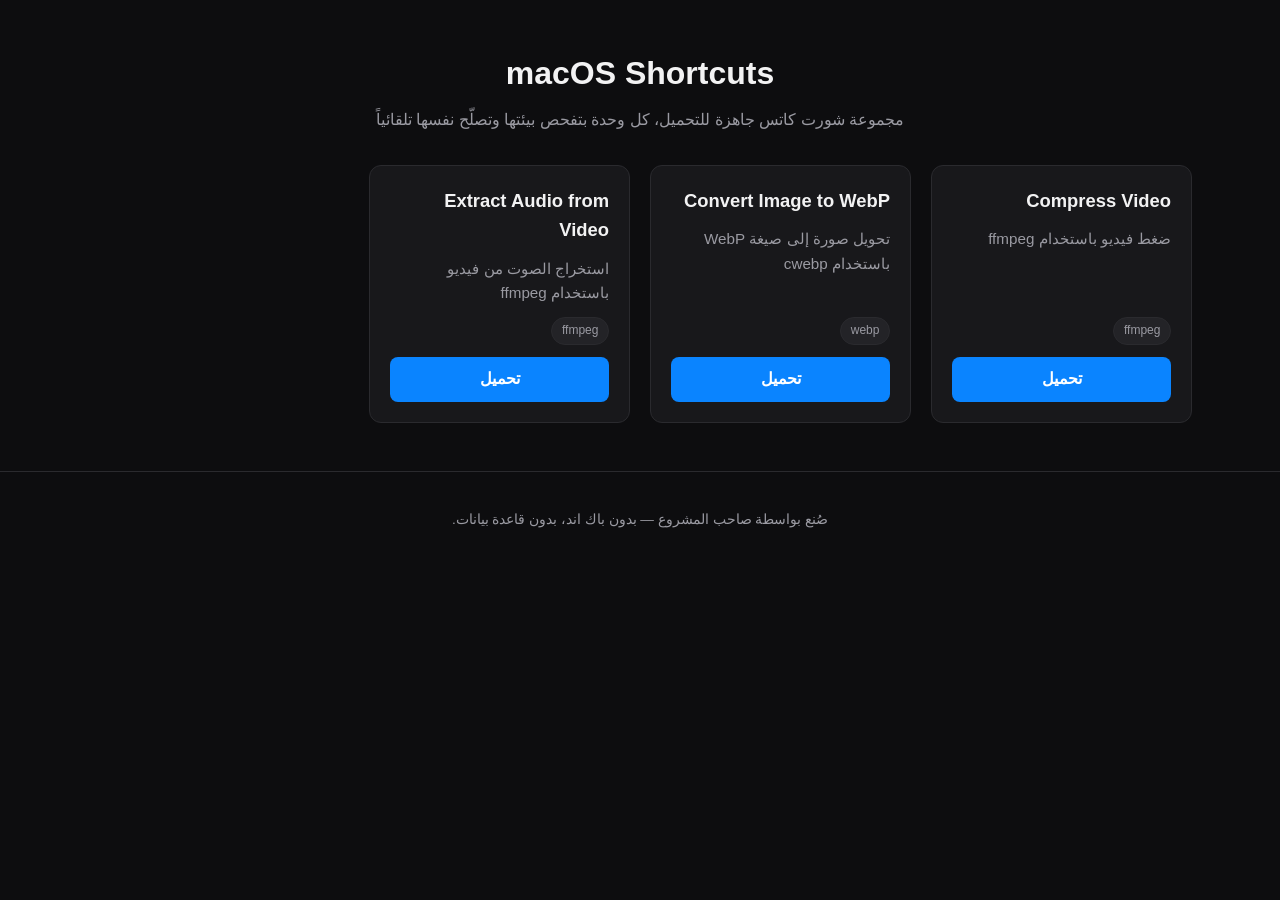
==== public-site/index.html @ 2017d64d "Initial project structure: public-site skeleton + admin.html placeholder Sets up the repo layout per" ====
<!DOCTYPE html>
<html lang="ar" dir="rtl">
<head>
  <meta charset="UTF-8">
  <meta name="viewport" content="width=device-width, initial-scale=1.0">
  <title>macOS Shortcuts</title>
  <link rel="stylesheet" href="style.css">
</head>
<body>
  <header class="site-header">
    <h1>macOS Shortcuts</h1>
    <p class="subtitle">مجموعة شورت كاتس جاهزة للتحميل، كل وحدة بتفحص بيئتها وتصلّح نفسها تلقائياً</p>
  </header>

  <main id="app">
    <p id="status">جاري تحميل الشورت كاتس...</p>
    <div id="shortcuts-grid" class="grid"></div>
  </main>

  <footer class="site-footer">
    <p>صُنع بواسطة صاحب المشروع — بدون باك اند، بدون قاعدة بيانات.</p>
  </footer>

  <script src="script.js"></script>
</body>
</html>
---- public-site/style.css ----
:root {
  --bg: #0d0d0f;
  --card-bg: #18181b;
  --border: #2a2a2e;
  --text: #f2f2f3;
  --text-muted: #9a9aa2;
  --accent: #0a84ff;
  --accent-hover: #369bff;
  --tag-bg: #232327;
}

* {
  box-sizing: border-box;
}

body {
  margin: 0;
  background: var(--bg);
  color: var(--text);
  font-family: -apple-system, BlinkMacSystemFont, "SF Pro Text", "Segoe UI", Tahoma, sans-serif;
  line-height: 1.6;
}

.site-header {
  text-align: center;
  padding: 3rem 1.5rem 2rem;
}

.site-header h1 {
  margin: 0 0 0.5rem;
  font-size: 2rem;
}

.subtitle {
  color: var(--text-muted);
  max-width: 40rem;
  margin: 0 auto;
}

#app {
  max-width: 72rem;
  margin: 0 auto;
  padding: 0 1.5rem 3rem;
}

#status {
  text-align: center;
  color: var(--text-muted);
}

.grid {
  display: grid;
  grid-template-columns: repeat(auto-fill, minmax(260px, 1fr));
  gap: 1.25rem;
}

.card {
  background: var(--card-bg);
  border: 1px solid var(--border);
  border-radius: 12px;
  padding: 1.25rem;
  display: flex;
  flex-direction: column;
  gap: 0.75rem;
}

.card h2 {
  margin: 0;
  font-size: 1.15rem;
}

.card p {
  margin: 0;
  color: var(--text-muted);
  font-size: 0.95rem;
  flex-grow: 1;
}

.requires {
  display: flex;
  flex-wrap: wrap;
  gap: 0.4rem;
}

.tag {
  background: var(--tag-bg);
  color: var(--text-muted);
  font-size: 0.75rem;
  padding: 0.2rem 0.6rem;
  border-radius: 999px;
  border: 1px solid var(--border);
}

.download-btn {
  display: inline-block;
  text-align: center;
  background: var(--accent);
  color: #fff;
  text-decoration: none;
  padding: 0.6rem 1rem;
  border-radius: 8px;
  font-weight: 600;
  transition: background 0.15s ease;
}

.download-btn:hover {
  background: var(--accent-hover);
}

.error {
  text-align: center;
  color: #ff6b6b;
}

.site-footer {
  text-align: center;
  color: var(--text-muted);
  font-size: 0.85rem;
  padding: 1.5rem;
  border-top: 1px solid var(--border);
}
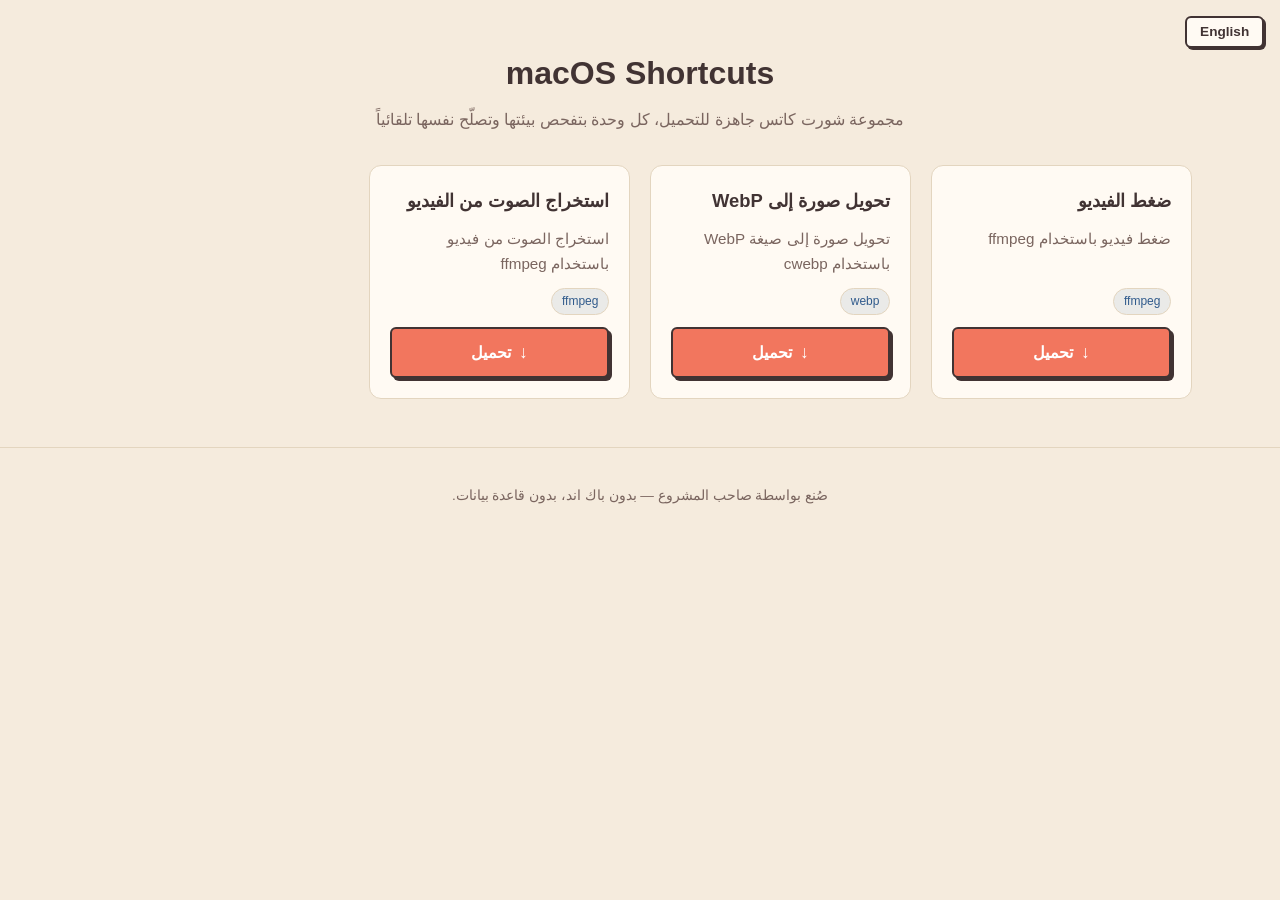
==== commit cb561087: "Add Arabic/English bilingual support to the public site - shortcuts.json now stores name_ar/name_en " ====
--- a/public-site/index.html
+++ b/public-site/index.html
@@ -7,9 +7,11 @@
   <link rel="stylesheet" href="style.css">
 </head>
 <body>
+  <button id="lang-toggle" class="lang-toggle-btn" type="button">English</button>
+
   <header class="site-header">
-    <h1>macOS Shortcuts</h1>
-    <p class="subtitle">مجموعة شورت كاتس جاهزة للتحميل، كل وحدة بتفحص بيئتها وتصلّح نفسها تلقائياً</p>
+    <h1 id="site-title">macOS Shortcuts</h1>
+    <p class="subtitle" id="site-subtitle">مجموعة شورت كاتس جاهزة للتحميل، كل وحدة بتفحص بيئتها وتصلّح نفسها تلقائياً</p>
   </header>
 
   <main id="app">
@@ -18,7 +20,7 @@
   </main>
 
   <footer class="site-footer">
-    <p>صُنع بواسطة صاحب المشروع — بدون باك اند، بدون قاعدة بيانات.</p>
+    <p id="site-footer-text">صُنع بواسطة صاحب المشروع — بدون باك اند، بدون قاعدة بيانات.</p>
   </footer>
 
   <script src="script.js"></script>
--- a/public-site/style.css
+++ b/public-site/style.css
@@ -1,12 +1,13 @@
 :root {
-  --bg: #0d0d0f;
-  --card-bg: #18181b;
-  --border: #2a2a2e;
-  --text: #f2f2f3;
-  --text-muted: #9a9aa2;
-  --accent: #0a84ff;
-  --accent-hover: #369bff;
-  --tag-bg: #232327;
+  --bg: #f5ebdd;
+  --card-bg: #fffaf3;
+  --border: #e3d5bf;
+  --text: #413333;
+  --text-muted: #7a655f;
+  --accent: #f2765e;
+  --accent-hover: #d95f48;
+  --tag-bg: #315b8c1a;
+  --tag-text: #315b8c;
 }
 
 * {
@@ -19,6 +20,33 @@
   color: var(--text);
   font-family: -apple-system, BlinkMacSystemFont, "SF Pro Text", "Segoe UI", Tahoma, sans-serif;
   line-height: 1.6;
+}
+
+.lang-toggle-btn {
+  position: fixed;
+  top: 1rem;
+  right: 1rem;
+  z-index: 10;
+  background: var(--card-bg);
+  color: var(--text);
+  border: 2px solid var(--text);
+  border-radius: 6px;
+  padding: 0.4rem 0.8rem;
+  font-weight: 700;
+  font-size: 0.85rem;
+  cursor: pointer;
+  box-shadow: 2px 2px 0 var(--text);
+  transition: transform 0.12s ease, box-shadow 0.12s ease;
+}
+
+.lang-toggle-btn:hover {
+  transform: translate(-1px, -1px);
+  box-shadow: 3px 3px 0 var(--text);
+}
+
+.lang-toggle-btn:active {
+  transform: translate(0, 0);
+  box-shadow: 1px 1px 0 var(--text);
 }
 
 .site-header {
@@ -84,7 +112,7 @@
 
 .tag {
   background: var(--tag-bg);
-  color: var(--text-muted);
+  color: var(--tag-text);
   font-size: 0.75rem;
   padding: 0.2rem 0.6rem;
   border-radius: 999px;
@@ -92,19 +120,36 @@
 }
 
 .download-btn {
-  display: inline-block;
+  display: flex;
+  align-items: center;
+  justify-content: center;
+  gap: 0.5rem;
   text-align: center;
   background: var(--accent);
   color: #fff;
   text-decoration: none;
-  padding: 0.6rem 1rem;
-  border-radius: 8px;
-  font-weight: 600;
-  transition: background 0.15s ease;
+  padding: 0.65rem 1rem;
+  border-radius: 6px;
+  border: 2px solid var(--text);
+  font-weight: 700;
+  box-shadow: 3px 3px 0 var(--text);
+  transition: transform 0.12s ease, box-shadow 0.12s ease, background 0.12s ease;
+}
+
+.download-btn .arrow {
+  font-size: 1.1em;
+  line-height: 1;
 }
 
 .download-btn:hover {
   background: var(--accent-hover);
+  transform: translate(-2px, -2px);
+  box-shadow: 5px 5px 0 var(--text);
+}
+
+.download-btn:active {
+  transform: translate(0, 0);
+  box-shadow: 1px 1px 0 var(--text);
 }
 
 .error {
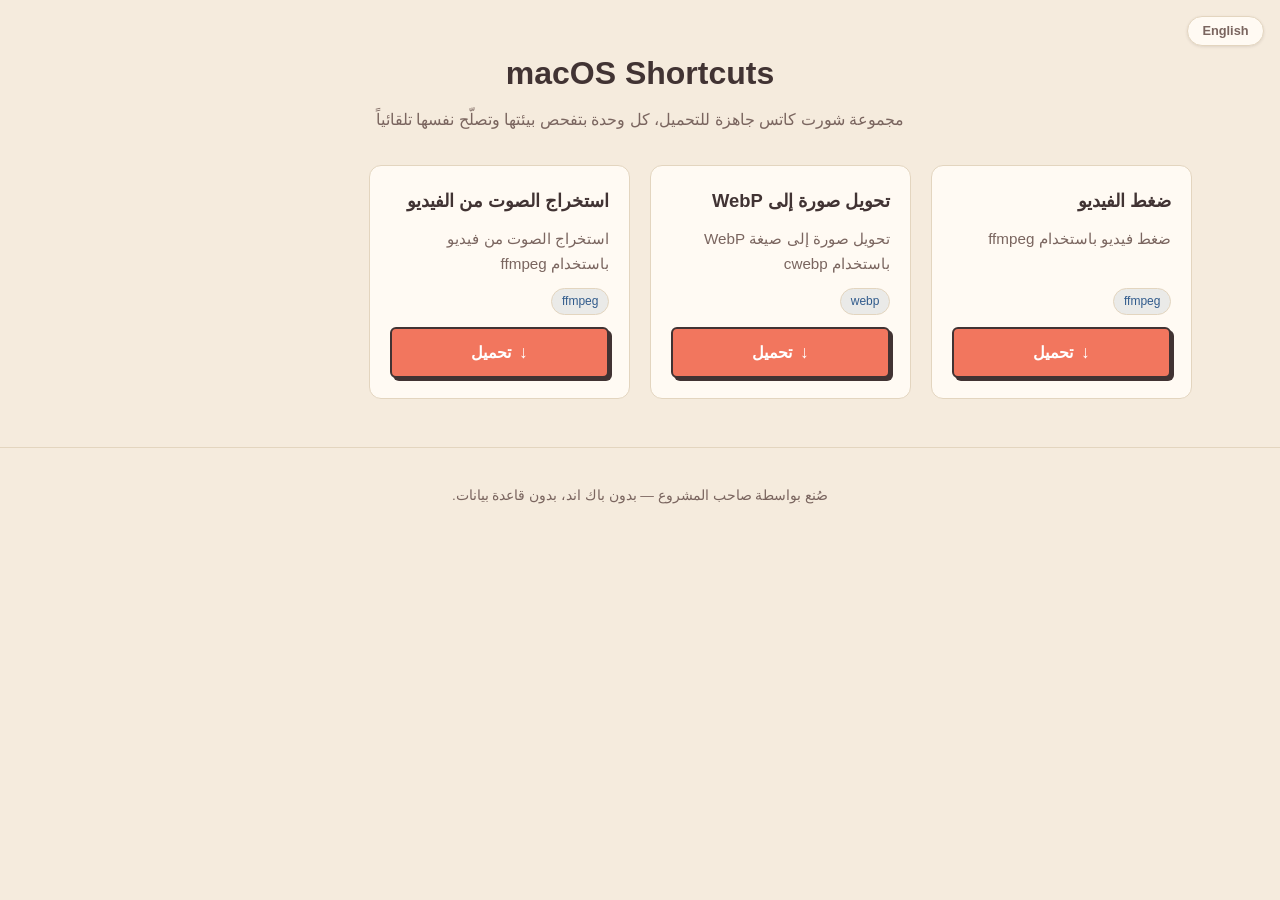
==== commit fbaa5b6e: "Give each shortcut its own dedicated detail page - shortcuts.json entries now carry a unique `slug`." ====
--- a/public-site/index.html
+++ b/public-site/index.html
@@ -23,6 +23,7 @@
     <p id="site-footer-text">صُنع بواسطة صاحب المشروع — بدون باك اند، بدون قاعدة بيانات.</p>
   </footer>
 
+  <script src="i18n.js"></script>
   <script src="script.js"></script>
 </body>
 </html>
--- a/public-site/style.css
+++ b/public-site/style.css
@@ -28,25 +28,25 @@
   right: 1rem;
   z-index: 10;
   background: var(--card-bg);
+  color: var(--text-muted);
+  border: 1px solid var(--border);
+  border-radius: 999px;
+  padding: 0.4rem 0.9rem;
+  font-weight: 600;
+  font-size: 0.8rem;
+  cursor: pointer;
+  box-shadow: 0 1px 3px rgba(65, 51, 51, 0.12);
+  transition: color 0.12s ease, border-color 0.12s ease, box-shadow 0.12s ease;
+}
+
+.lang-toggle-btn:hover {
   color: var(--text);
-  border: 2px solid var(--text);
-  border-radius: 6px;
-  padding: 0.4rem 0.8rem;
-  font-weight: 700;
-  font-size: 0.85rem;
-  cursor: pointer;
-  box-shadow: 2px 2px 0 var(--text);
-  transition: transform 0.12s ease, box-shadow 0.12s ease;
-}
-
-.lang-toggle-btn:hover {
-  transform: translate(-1px, -1px);
-  box-shadow: 3px 3px 0 var(--text);
+  border-color: var(--text-muted);
+  box-shadow: 0 2px 6px rgba(65, 51, 51, 0.16);
 }
 
 .lang-toggle-btn:active {
-  transform: translate(0, 0);
-  box-shadow: 1px 1px 0 var(--text);
+  box-shadow: 0 1px 2px rgba(65, 51, 51, 0.12);
 }
 
 .site-header {
@@ -95,6 +95,15 @@
 .card h2 {
   margin: 0;
   font-size: 1.15rem;
+}
+
+.card-title-link {
+  color: inherit;
+  text-decoration: none;
+}
+
+.card-title-link:hover h2 {
+  text-decoration: underline;
 }
 
 .card p {
@@ -157,6 +166,46 @@
   color: #ff6b6b;
 }
 
+.detail-main {
+  max-width: 40rem;
+  margin: 0 auto;
+  padding: 5rem 1.5rem 3rem;
+}
+
+.back-link {
+  display: inline-block;
+  color: var(--text-muted);
+  text-decoration: none;
+  font-size: 0.9rem;
+  margin-bottom: 1.5rem;
+}
+
+.back-link:hover {
+  color: var(--text);
+  text-decoration: underline;
+}
+
+.detail-card h1 {
+  margin: 0 0 0.75rem;
+  font-size: 1.6rem;
+}
+
+.detail-card p {
+  margin: 0 0 1rem;
+  color: var(--text-muted);
+}
+
+.requires-block {
+  margin-bottom: 1.5rem;
+}
+
+.requires-label {
+  display: block;
+  font-size: 0.85rem;
+  color: var(--text-muted);
+  margin-bottom: 0.4rem;
+}
+
 .site-footer {
   text-align: center;
   color: var(--text-muted);
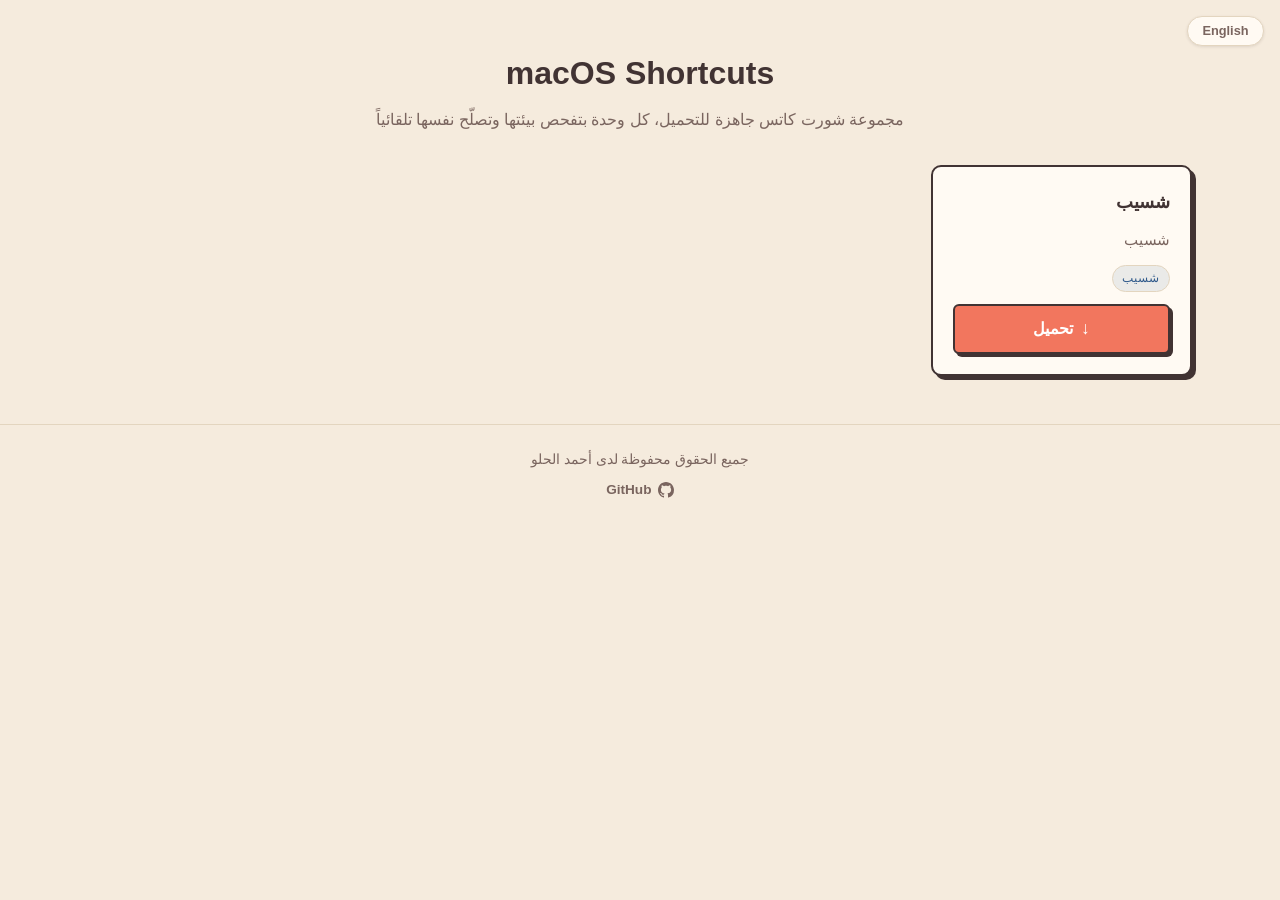
==== commit 82529707: "Replace footer text with copyright notice and a GitHub link - Footer now reads "جميع الحقوق محفوظة ل" ====
--- a/public-site/index.html
+++ b/public-site/index.html
@@ -20,7 +20,11 @@
   </main>
 
   <footer class="site-footer">
-    <p id="site-footer-text">صُنع بواسطة صاحب المشروع — بدون باك اند، بدون قاعدة بيانات.</p>
+    <p id="site-footer-text">جميع الحقوق محفوظة لدى أحمد الحلو</p>
+    <a href="https://github.com/ahmadhelo22" target="_blank" rel="noopener noreferrer" class="footer-github-link">
+      <svg viewBox="0 0 16 16" width="16" height="16" fill="currentColor" aria-hidden="true"><path d="M8 0C3.58 0 0 3.58 0 8c0 3.54 2.29 6.53 5.47 7.59.4.07.55-.17.55-.38 0-.19-.01-.82-.01-1.49-2.01.37-2.53-.49-2.69-.94-.09-.23-.48-.94-.82-1.13-.28-.15-.68-.52-.01-.53.63-.01 1.08.58 1.23.82.72 1.21 1.87.87 2.33.66.07-.52.28-.87.51-1.07-1.78-.2-3.64-.89-3.64-3.95 0-.87.31-1.59.82-2.15-.08-.2-.36-1.02.08-2.12 0 0 .67-.21 2.2.82.64-.18 1.32-.27 2-.27.68 0 1.36.09 2 .27 1.53-1.04 2.2-.82 2.2-.82.44 1.1.16 1.92.08 2.12.51.56.82 1.27.82 2.15 0 3.07-1.87 3.75-3.65 3.95.29.25.54.73.54 1.48 0 1.07-.01 1.93-.01 2.2 0 .21.15.46.55.38A8.01 8.01 0 0 0 16 8c0-4.42-3.58-8-8-8Z"/></svg>
+      <span>GitHub</span>
+    </a>
   </footer>
 
   <script src="i18n.js"></script>
--- a/public-site/style.css
+++ b/public-site/style.css
@@ -23,7 +23,7 @@
 }
 
 .lang-toggle-btn {
-  position: fixed;
+  position: absolute;
   top: 1rem;
   right: 1rem;
   z-index: 10;
@@ -84,12 +84,19 @@
 
 .card {
   background: var(--card-bg);
-  border: 1px solid var(--border);
-  border-radius: 12px;
+  border: 2px solid var(--text);
+  border-radius: 10px;
   padding: 1.25rem;
   display: flex;
   flex-direction: column;
   gap: 0.75rem;
+  box-shadow: 4px 4px 0 var(--text);
+  transition: transform 0.15s ease, box-shadow 0.15s ease;
+}
+
+.card:hover {
+  transform: translate(-2px, -2px);
+  box-shadow: 6px 6px 0 var(--text);
 }
 
 .card h2 {
@@ -213,3 +220,20 @@
   padding: 1.5rem;
   border-top: 1px solid var(--border);
 }
+
+.site-footer p {
+  margin: 0 0 0.5rem;
+}
+
+.footer-github-link {
+  display: inline-flex;
+  align-items: center;
+  gap: 0.4rem;
+  color: var(--text-muted);
+  text-decoration: none;
+  font-weight: 600;
+}
+
+.footer-github-link:hover {
+  color: var(--text);
+}
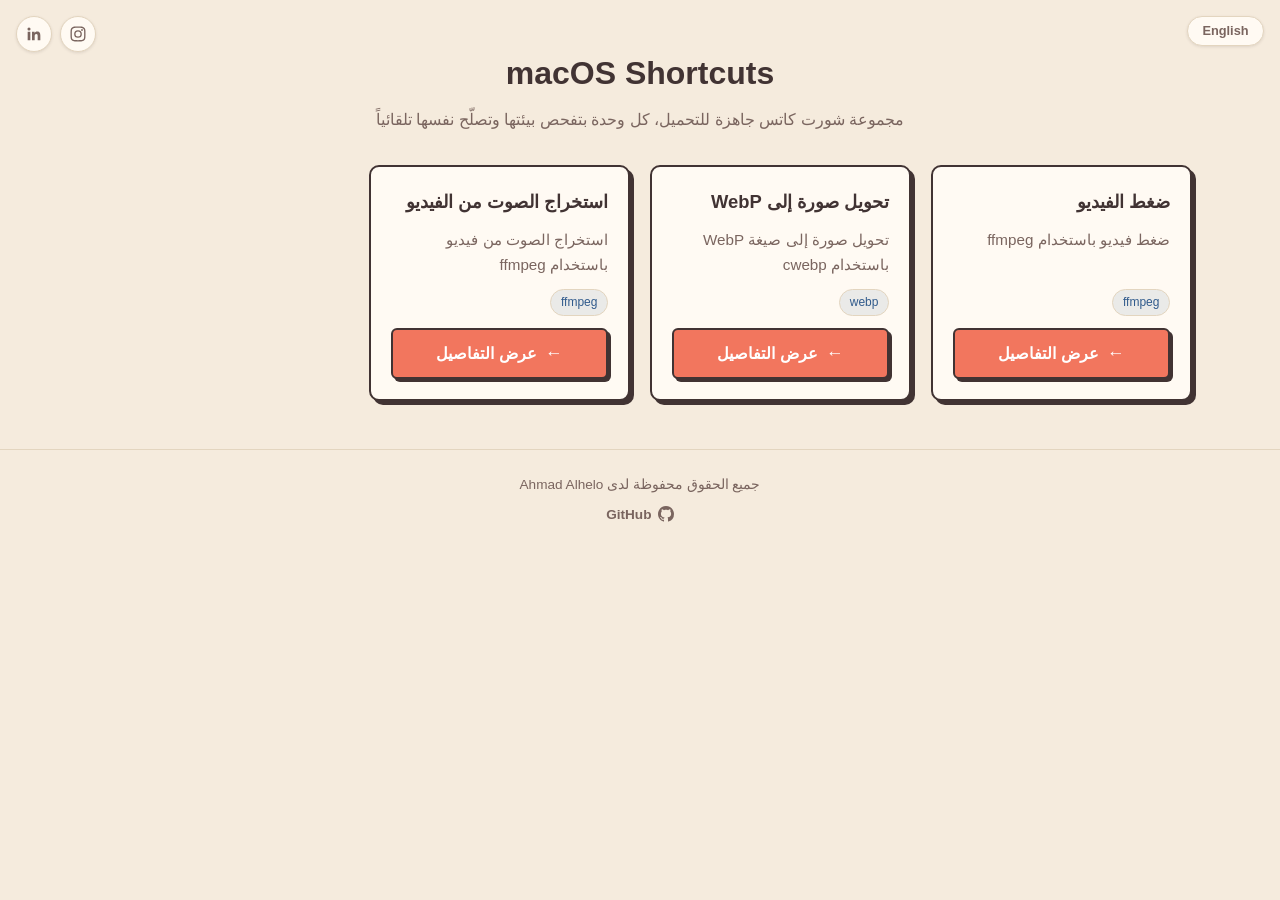
==== commit 60bd4c37: "Add Instagram and LinkedIn icon links at the top-left Placed at the same height as the language togg" ====
--- a/public-site/index.html
+++ b/public-site/index.html
@@ -8,6 +8,15 @@
 </head>
 <body>
   <button id="lang-toggle" class="lang-toggle-btn" type="button">English</button>
+
+  <div class="social-links">
+    <a href="https://www.instagram.com/ahmad_alhel0/" target="_blank" rel="noopener noreferrer" class="social-icon-link" aria-label="Instagram">
+      <svg viewBox="0 0 24 24" width="18" height="18" fill="currentColor" aria-hidden="true"><path d="M12 2c2.717 0 3.056.01 4.122.06 1.065.05 1.79.217 2.428.465.66.254 1.216.598 1.772 1.153a4.908 4.908 0 0 1 1.153 1.772c.247.637.415 1.363.465 2.428.05 1.066.06 1.405.06 4.122 0 2.717-.01 3.056-.06 4.122-.05 1.065-.218 1.79-.465 2.428a4.883 4.883 0 0 1-1.153 1.772 4.915 4.915 0 0 1-1.772 1.153c-.637.247-1.363.415-2.428.465-1.066.05-1.405.06-4.122.06-2.717 0-3.056-.01-4.122-.06-1.065-.05-1.79-.218-2.428-.465a4.89 4.89 0 0 1-1.772-1.153 4.904 4.904 0 0 1-1.153-1.772c-.248-.637-.415-1.363-.465-2.428-.05-1.066-.06-1.405-.06-4.122 0-2.717.01-3.056.06-4.122.05-1.065.217-1.79.465-2.428a4.88 4.88 0 0 1 1.153-1.772A4.897 4.897 0 0 1 5.45 2.525c.638-.248 1.362-.415 2.428-.465C8.944 2.01 9.283 2 12 2Zm0 1.802c-2.67 0-2.986.01-4.04.059-.976.045-1.505.207-1.858.344-.466.181-.8.398-1.15.748-.35.35-.566.684-.747 1.15-.137.353-.3.882-.344 1.857-.049 1.055-.06 1.37-.06 4.04 0 2.67.011 2.987.06 4.04.045.977.207 1.505.344 1.858.181.466.397.8.747 1.15.35.35.684.566 1.15.747.353.137.882.3 1.857.344 1.054.049 1.37.06 4.041.06 2.67 0 2.987-.011 4.04-.06.977-.045 1.505-.207 1.858-.344a3.09 3.09 0 0 0 1.15-.747c.35-.35.566-.684.747-1.15.137-.353.3-.881.344-1.857.049-1.054.06-1.37.06-4.041 0-2.67-.011-2.986-.06-4.04-.045-.976-.207-1.504-.344-1.857a3.098 3.098 0 0 0-.747-1.15 3.09 3.09 0 0 0-1.15-.748c-.353-.137-.881-.3-1.857-.344-1.054-.049-1.37-.06-4.041-.06Zm0 3.064a5.135 5.135 0 1 1 0 10.27 5.135 5.135 0 0 1 0-10.27Zm0 8.468a3.333 3.333 0 1 0 0-6.666 3.333 3.333 0 0 0 0 6.666Zm6.538-8.671a1.2 1.2 0 1 1-2.4 0 1.2 1.2 0 0 1 2.4 0Z"/></svg>
+    </a>
+    <a href="https://www.linkedin.com/in/ahmad-alhleo-28066040b/" target="_blank" rel="noopener noreferrer" class="social-icon-link" aria-label="LinkedIn">
+      <svg viewBox="0 0 24 24" width="18" height="18" fill="currentColor" aria-hidden="true"><path d="M20.447 20.452h-3.554v-5.569c0-1.328-.027-3.037-1.852-3.037-1.853 0-2.136 1.445-2.136 2.939v5.667H9.351V9h3.414v1.561h.046c.477-.9 1.637-1.85 3.37-1.85 3.601 0 4.267 2.37 4.267 5.455v6.286zM5.337 7.433a2.062 2.062 0 1 1 0-4.124 2.062 2.062 0 0 1 0 4.124zM7.114 20.452H3.558V9h3.556v11.452z"/></svg>
+    </a>
+  </div>
 
   <header class="site-header">
     <h1 id="site-title">macOS Shortcuts</h1>
--- a/public-site/style.css
+++ b/public-site/style.css
@@ -49,6 +49,36 @@
   box-shadow: 0 1px 2px rgba(65, 51, 51, 0.12);
 }
 
+.social-links {
+  position: absolute;
+  top: 1rem;
+  left: 1rem;
+  z-index: 10;
+  display: flex;
+  gap: 0.5rem;
+}
+
+.social-icon-link {
+  display: flex;
+  align-items: center;
+  justify-content: center;
+  width: 2.25rem;
+  height: 2.25rem;
+  background: var(--card-bg);
+  color: var(--text-muted);
+  border: 1px solid var(--border);
+  border-radius: 999px;
+  box-shadow: 0 1px 3px rgba(65, 51, 51, 0.12);
+  transition: color 0.12s ease, border-color 0.12s ease, box-shadow 0.12s ease, transform 0.12s ease;
+}
+
+.social-icon-link:hover {
+  color: var(--text);
+  border-color: var(--text-muted);
+  box-shadow: 0 2px 6px rgba(65, 51, 51, 0.16);
+  transform: translateY(-1px);
+}
+
 .site-header {
   text-align: center;
   padding: 3rem 1.5rem 2rem;
@@ -152,7 +182,8 @@
   transition: transform 0.12s ease, box-shadow 0.12s ease, background 0.12s ease;
 }
 
-.download-btn .arrow {
+.download-btn .arrow,
+.view-btn .arrow {
   font-size: 1.1em;
   line-height: 1;
 }
@@ -168,13 +199,41 @@
   box-shadow: 1px 1px 0 var(--text);
 }
 
+.view-btn {
+  display: flex;
+  align-items: center;
+  justify-content: center;
+  gap: 0.5rem;
+  text-align: center;
+  background: var(--accent);
+  color: #fff;
+  text-decoration: none;
+  padding: 0.65rem 1rem;
+  border-radius: 6px;
+  border: 2px solid var(--text);
+  font-weight: 700;
+  box-shadow: 3px 3px 0 var(--text);
+  transition: transform 0.12s ease, box-shadow 0.12s ease, background 0.12s ease;
+}
+
+.view-btn:hover {
+  background: var(--accent-hover);
+  transform: translate(-2px, -2px);
+  box-shadow: 5px 5px 0 var(--text);
+}
+
+.view-btn:active {
+  transform: translate(0, 0);
+  box-shadow: 1px 1px 0 var(--text);
+}
+
 .error {
   text-align: center;
   color: #ff6b6b;
 }
 
 .detail-main {
-  max-width: 40rem;
+  max-width: 60rem;
   margin: 0 auto;
   padding: 5rem 1.5rem 3rem;
 }
@@ -200,6 +259,36 @@
 .detail-card p {
   margin: 0 0 1rem;
   color: var(--text-muted);
+}
+
+.shortcut-images {
+  display: flex;
+  flex-wrap: wrap;
+  gap: 0.75rem;
+  margin-bottom: 1.25rem;
+}
+
+.shortcut-images img {
+  display: block;
+  width: 100%;
+  max-width: 100%;
+  border-radius: 8px;
+  border: 1px solid var(--border);
+}
+
+/* Multiple screenshots share the row; a single one stays full-width and large. */
+.shortcut-images.multi img {
+  width: calc(50% - 0.375rem);
+}
+
+.shortcut-details {
+  margin-bottom: 1.5rem;
+}
+
+.details-label {
+  margin: 0 0 0.5rem;
+  font-size: 1rem;
+  color: var(--text);
 }
 
 .requires-block {
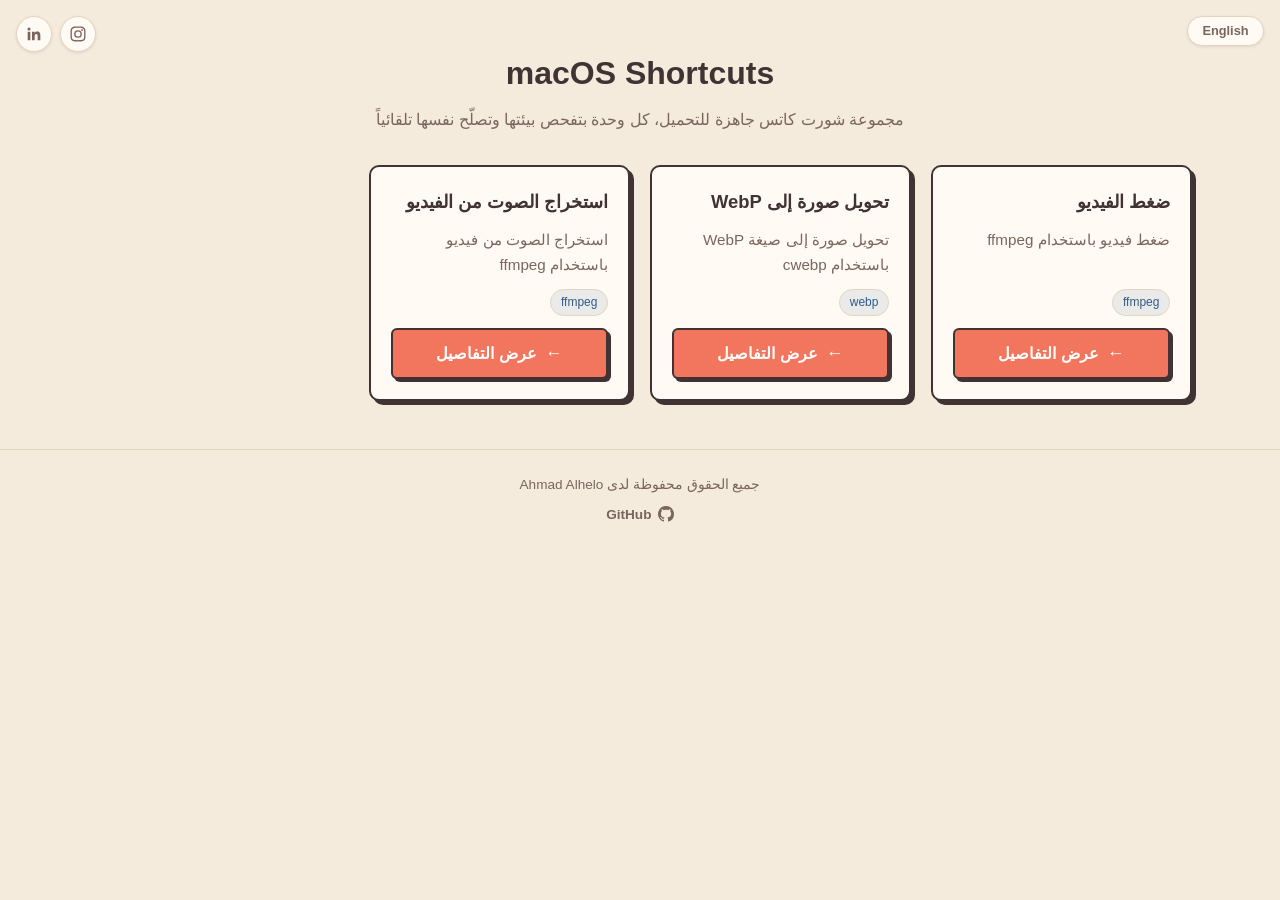
==== commit f7bd4405: "Add entrance animations and skeleton loading for a more modern feel - Header and cards fade + slide " ====
--- a/public-site/index.html
+++ b/public-site/index.html
@@ -19,12 +19,12 @@
   </div>
 
   <header class="site-header">
-    <h1 id="site-title">macOS Shortcuts</h1>
-    <p class="subtitle" id="site-subtitle">مجموعة شورت كاتس جاهزة للتحميل، كل وحدة بتفحص بيئتها وتصلّح نفسها تلقائياً</p>
+    <h1 id="site-title" class="animate-in">macOS Shortcuts</h1>
+    <p class="subtitle animate-in" id="site-subtitle" style="animation-delay: 0.08s;">مجموعة شورت كاتس جاهزة للتحميل، كل وحدة بتفحص بيئتها وتصلّح نفسها تلقائياً</p>
   </header>
 
   <main id="app">
-    <p id="status">جاري تحميل الشورت كاتس...</p>
+    <p id="status" hidden></p>
     <div id="shortcuts-grid" class="grid"></div>
   </main>
 
--- a/public-site/style.css
+++ b/public-site/style.css
@@ -14,6 +14,13 @@
   box-sizing: border-box;
 }
 
+/* Defensive: some elements we toggle with the `hidden` attribute (e.g. .card)
+   also set their own `display`, which otherwise wins over the browser's
+   default [hidden] rule and leaves the element visible. */
+[hidden] {
+  display: none !important;
+}
+
 body {
   margin: 0;
   background: var(--bg);
@@ -326,3 +333,48 @@
 .footer-github-link:hover {
   color: var(--text);
 }
+
+/* --- entrance animation --- */
+@keyframes fadeSlideUp {
+  from {
+    opacity: 0;
+    transform: translateY(14px);
+  }
+  to {
+    opacity: 1;
+    transform: translateY(0);
+  }
+}
+
+@media (prefers-reduced-motion: no-preference) {
+  .animate-in {
+    animation: fadeSlideUp 0.55s ease both;
+  }
+}
+
+/* --- skeleton loading placeholders --- */
+.skeleton-card {
+  cursor: default;
+}
+
+.skeleton-block {
+  height: 1rem;
+  border-radius: 6px;
+  background: linear-gradient(90deg, var(--border) 25%, var(--card-bg) 50%, var(--border) 75%);
+  background-size: 400% 100%;
+}
+
+@media (prefers-reduced-motion: no-preference) {
+  .skeleton-block {
+    animation: skeletonShimmer 1.4s ease infinite;
+  }
+}
+
+@keyframes skeletonShimmer {
+  0% {
+    background-position: 100% 50%;
+  }
+  100% {
+    background-position: 0 50%;
+  }
+}
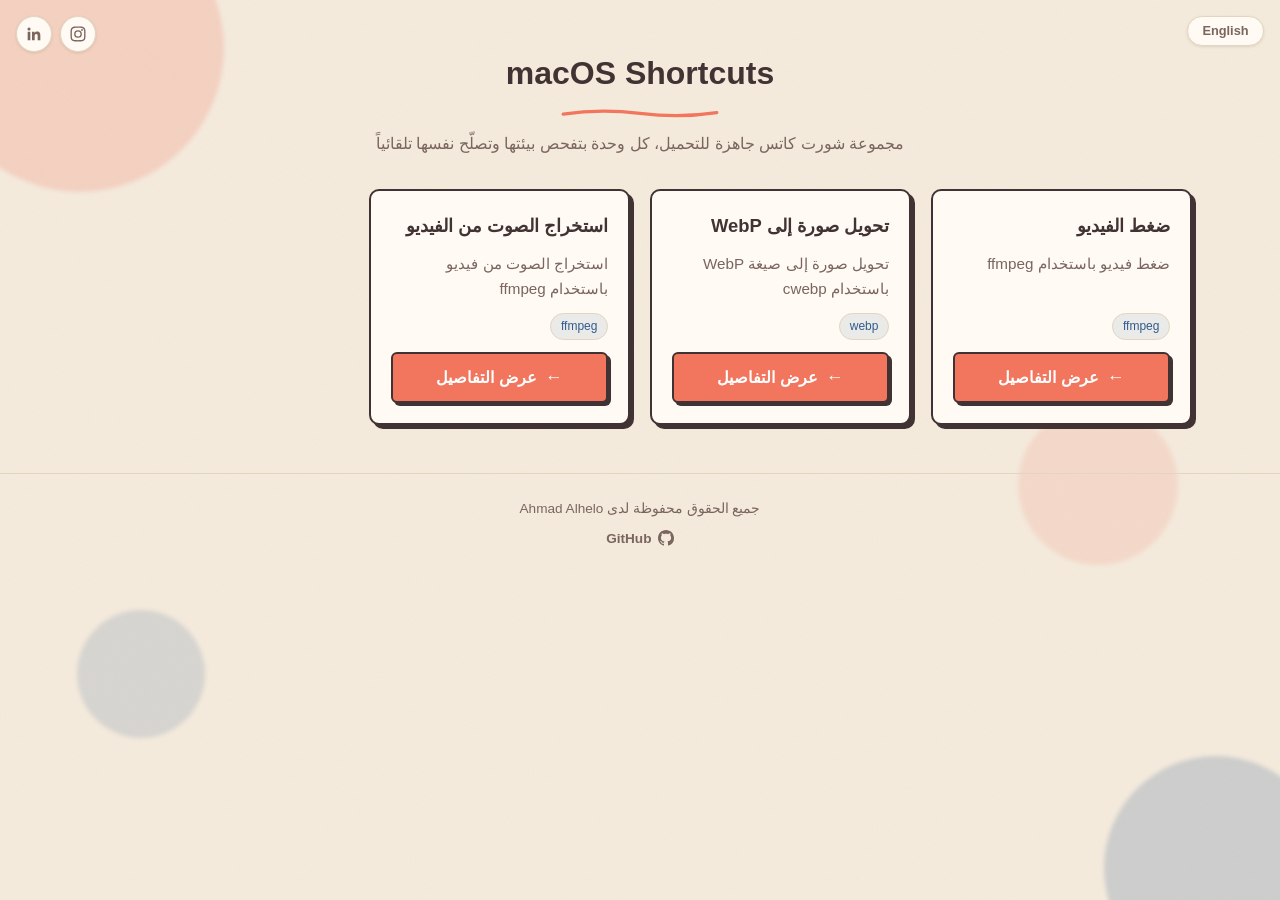
==== commit 37fbb15d: "Add decorative touches on top of the existing design - Floating background blobs (soft coral/blue, l" ====
--- a/public-site/index.html
+++ b/public-site/index.html
@@ -7,6 +7,13 @@
   <link rel="stylesheet" href="style.css">
 </head>
 <body>
+  <div class="bg-decor" aria-hidden="true">
+    <span class="blob blob-1"></span>
+    <span class="blob blob-2"></span>
+    <span class="blob blob-3"></span>
+    <span class="blob blob-4"></span>
+  </div>
+
   <button id="lang-toggle" class="lang-toggle-btn" type="button">English</button>
 
   <div class="social-links">
@@ -20,6 +27,9 @@
 
   <header class="site-header">
     <h1 id="site-title" class="animate-in">macOS Shortcuts</h1>
+    <svg class="title-underline" viewBox="0 0 200 14" preserveAspectRatio="none" aria-hidden="true">
+      <path d="M4 9 Q 50 2, 100 8 T 196 7" />
+    </svg>
     <p class="subtitle animate-in" id="site-subtitle" style="animation-delay: 0.08s;">مجموعة شورت كاتس جاهزة للتحميل، كل وحدة بتفحص بيئتها وتصلّح نفسها تلقائياً</p>
   </header>
 
--- a/public-site/style.css
+++ b/public-site/style.css
@@ -29,6 +29,92 @@
   line-height: 1.6;
 }
 
+/* subtle grain texture over the whole page, purely decorative */
+body::after {
+  content: "";
+  position: fixed;
+  inset: 0;
+  z-index: -1;
+  pointer-events: none;
+  opacity: 0.035;
+  background-image: url("data:image/svg+xml,%3Csvg xmlns='http://www.w3.org/2000/svg'%3E%3Cfilter id='n'%3E%3CfeTurbulence type='fractalNoise' baseFrequency='0.9' numOctaves='2' stitchTiles='stitch'/%3E%3C/filter%3E%3Crect width='100%25' height='100%25' filter='url(%23n)'/%3E%3C/svg%3E");
+}
+
+/* floating decorative background blobs */
+.bg-decor {
+  position: fixed;
+  inset: 0;
+  overflow: hidden;
+  z-index: -1;
+  pointer-events: none;
+}
+
+.bg-decor .blob {
+  position: absolute;
+  border-radius: 50%;
+  filter: blur(2px);
+}
+
+.bg-decor .blob-1 {
+  width: 18rem;
+  height: 18rem;
+  top: -6rem;
+  left: -4rem;
+  background: var(--accent);
+  opacity: 0.22;
+}
+
+.bg-decor .blob-2 {
+  width: 14rem;
+  height: 14rem;
+  bottom: -5rem;
+  right: -3rem;
+  background: var(--tag-text);
+  opacity: 0.2;
+}
+
+.bg-decor .blob-3 {
+  width: 10rem;
+  height: 10rem;
+  top: 45%;
+  right: 8%;
+  background: var(--accent);
+  opacity: 0.15;
+}
+
+.bg-decor .blob-4 {
+  width: 8rem;
+  height: 8rem;
+  bottom: 18%;
+  left: 6%;
+  background: var(--tag-text);
+  opacity: 0.15;
+}
+
+@media (prefers-reduced-motion: no-preference) {
+  .bg-decor .blob-1 {
+    animation: floatSlow 22s ease-in-out infinite;
+  }
+  .bg-decor .blob-2 {
+    animation: floatSlow 26s ease-in-out infinite reverse;
+  }
+  .bg-decor .blob-3 {
+    animation: floatSlow 18s ease-in-out infinite;
+  }
+  .bg-decor .blob-4 {
+    animation: floatSlow 24s ease-in-out infinite reverse;
+  }
+}
+
+@keyframes floatSlow {
+  0%, 100% {
+    transform: translate(0, 0);
+  }
+  50% {
+    transform: translate(22px, -26px);
+  }
+}
+
 .lang-toggle-btn {
   position: absolute;
   top: 1rem;
@@ -94,6 +180,41 @@
 .site-header h1 {
   margin: 0 0 0.5rem;
   font-size: 2rem;
+}
+
+.title-underline {
+  display: block;
+  width: 10rem;
+  height: 0.7rem;
+  margin: 0.2rem auto 0.8rem;
+  overflow: visible;
+}
+
+.title-underline path {
+  fill: none;
+  stroke: var(--accent);
+  stroke-width: 4;
+  stroke-linecap: round;
+  stroke-dasharray: 260;
+  stroke-dashoffset: 260;
+}
+
+@media (prefers-reduced-motion: no-preference) {
+  .title-underline path {
+    animation: drawUnderline 0.9s 0.35s ease forwards;
+  }
+}
+
+@media (prefers-reduced-motion: reduce) {
+  .title-underline path {
+    stroke-dashoffset: 0;
+  }
+}
+
+@keyframes drawUnderline {
+  to {
+    stroke-dashoffset: 0;
+  }
 }
 
 .subtitle {
@@ -378,3 +499,27 @@
     background-position: 0 50%;
   }
 }
+
+/* --- celebration burst on download click --- */
+.confetti-particle {
+  position: fixed;
+  width: 8px;
+  height: 8px;
+  border-radius: 2px;
+  pointer-events: none;
+  z-index: 999;
+  opacity: 1;
+}
+
+@media (prefers-reduced-motion: no-preference) {
+  .confetti-particle {
+    animation: confettiBurst 0.7s ease-out forwards;
+  }
+}
+
+@keyframes confettiBurst {
+  to {
+    transform: translate(var(--dx), var(--dy)) rotate(180deg) scale(0.4);
+    opacity: 0;
+  }
+}
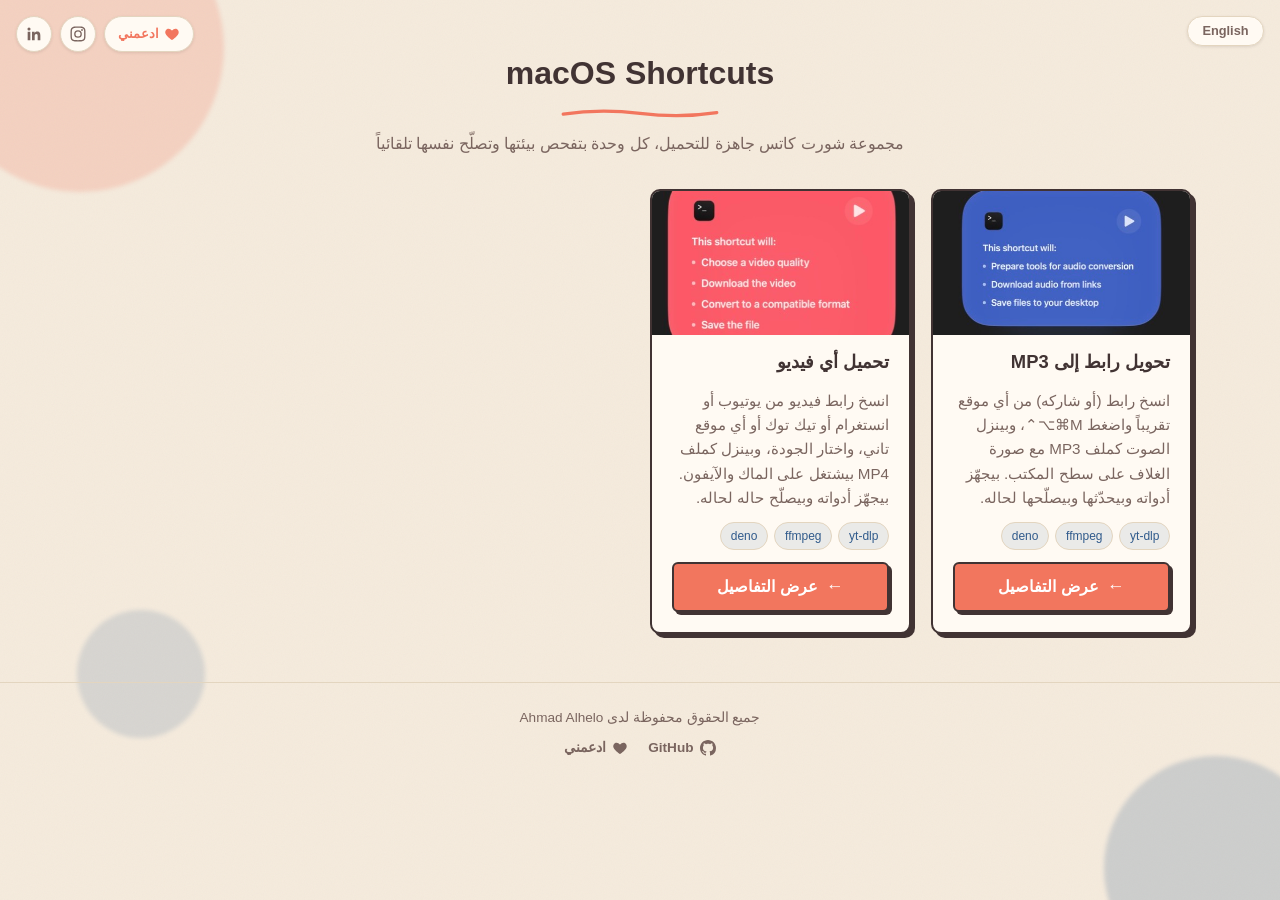
==== commit 09ab885a: "Add a donate page linked to Ko-fi The page explains the shortcuts stay free and links to Ko-fi. It's" ====
--- a/public-site/index.html
+++ b/public-site/index.html
@@ -17,6 +17,10 @@
   <button id="lang-toggle" class="lang-toggle-btn" type="button">English</button>
 
   <div class="social-links">
+    <a href="donate.html" class="social-icon-link donate-pill">
+      <svg viewBox="0 0 24 24" width="16" height="16" fill="currentColor" aria-hidden="true"><path d="M12 21s-7.5-4.6-9.6-9.4C.9 8.1 3 4 6.9 4c2.1 0 3.6 1.1 5.1 2.9C13.5 5.1 15 4 17.1 4 21 4 23.1 8.1 21.6 11.6 19.5 16.4 12 21 12 21Z"/></svg>
+      <span data-i18n="donateLink">ادعمني</span>
+    </a>
     <a href="https://www.instagram.com/ahmad_alhel0/" target="_blank" rel="noopener noreferrer" class="social-icon-link" aria-label="Instagram">
       <svg viewBox="0 0 24 24" width="18" height="18" fill="currentColor" aria-hidden="true"><path d="M12 2c2.717 0 3.056.01 4.122.06 1.065.05 1.79.217 2.428.465.66.254 1.216.598 1.772 1.153a4.908 4.908 0 0 1 1.153 1.772c.247.637.415 1.363.465 2.428.05 1.066.06 1.405.06 4.122 0 2.717-.01 3.056-.06 4.122-.05 1.065-.218 1.79-.465 2.428a4.883 4.883 0 0 1-1.153 1.772 4.915 4.915 0 0 1-1.772 1.153c-.637.247-1.363.415-2.428.465-1.066.05-1.405.06-4.122.06-2.717 0-3.056-.01-4.122-.06-1.065-.05-1.79-.218-2.428-.465a4.89 4.89 0 0 1-1.772-1.153 4.904 4.904 0 0 1-1.153-1.772c-.248-.637-.415-1.363-.465-2.428-.05-1.066-.06-1.405-.06-4.122 0-2.717.01-3.056.06-4.122.05-1.065.217-1.79.465-2.428a4.88 4.88 0 0 1 1.153-1.772A4.897 4.897 0 0 1 5.45 2.525c.638-.248 1.362-.415 2.428-.465C8.944 2.01 9.283 2 12 2Zm0 1.802c-2.67 0-2.986.01-4.04.059-.976.045-1.505.207-1.858.344-.466.181-.8.398-1.15.748-.35.35-.566.684-.747 1.15-.137.353-.3.882-.344 1.857-.049 1.055-.06 1.37-.06 4.04 0 2.67.011 2.987.06 4.04.045.977.207 1.505.344 1.858.181.466.397.8.747 1.15.35.35.684.566 1.15.747.353.137.882.3 1.857.344 1.054.049 1.37.06 4.041.06 2.67 0 2.987-.011 4.04-.06.977-.045 1.505-.207 1.858-.344a3.09 3.09 0 0 0 1.15-.747c.35-.35.566-.684.747-1.15.137-.353.3-.881.344-1.857.049-1.054.06-1.37.06-4.041 0-2.67-.011-2.986-.06-4.04-.045-.976-.207-1.504-.344-1.857a3.098 3.098 0 0 0-.747-1.15 3.09 3.09 0 0 0-1.15-.748c-.353-.137-.881-.3-1.857-.344-1.054-.049-1.37-.06-4.041-.06Zm0 3.064a5.135 5.135 0 1 1 0 10.27 5.135 5.135 0 0 1 0-10.27Zm0 8.468a3.333 3.333 0 1 0 0-6.666 3.333 3.333 0 0 0 0 6.666Zm6.538-8.671a1.2 1.2 0 1 1-2.4 0 1.2 1.2 0 0 1 2.4 0Z"/></svg>
     </a>
@@ -44,6 +48,10 @@
       <svg viewBox="0 0 16 16" width="16" height="16" fill="currentColor" aria-hidden="true"><path d="M8 0C3.58 0 0 3.58 0 8c0 3.54 2.29 6.53 5.47 7.59.4.07.55-.17.55-.38 0-.19-.01-.82-.01-1.49-2.01.37-2.53-.49-2.69-.94-.09-.23-.48-.94-.82-1.13-.28-.15-.68-.52-.01-.53.63-.01 1.08.58 1.23.82.72 1.21 1.87.87 2.33.66.07-.52.28-.87.51-1.07-1.78-.2-3.64-.89-3.64-3.95 0-.87.31-1.59.82-2.15-.08-.2-.36-1.02.08-2.12 0 0 .67-.21 2.2.82.64-.18 1.32-.27 2-.27.68 0 1.36.09 2 .27 1.53-1.04 2.2-.82 2.2-.82.44 1.1.16 1.92.08 2.12.51.56.82 1.27.82 2.15 0 3.07-1.87 3.75-3.65 3.95.29.25.54.73.54 1.48 0 1.07-.01 1.93-.01 2.2 0 .21.15.46.55.38A8.01 8.01 0 0 0 16 8c0-4.42-3.58-8-8-8Z"/></svg>
       <span>GitHub</span>
     </a>
+    <a href="donate.html" class="footer-github-link footer-donate-link">
+      <svg viewBox="0 0 24 24" width="16" height="16" fill="currentColor" aria-hidden="true"><path d="M12 21s-7.5-4.6-9.6-9.4C.9 8.1 3 4 6.9 4c2.1 0 3.6 1.1 5.1 2.9C13.5 5.1 15 4 17.1 4 21 4 23.1 8.1 21.6 11.6 19.5 16.4 12 21 12 21Z"/></svg>
+      <span data-i18n="donateLink">ادعمني</span>
+    </a>
   </footer>
 
   <script src="i18n.js"></script>
--- a/public-site/style.css
+++ b/public-site/style.css
@@ -255,6 +255,16 @@
 .card:hover {
   transform: translate(-2px, -2px);
   box-shadow: 6px 6px 0 var(--text);
+}
+
+.card-thumbnail {
+  display: block;
+  width: calc(100% + 2.5rem);
+  max-width: none;
+  margin: -1.25rem -1.25rem 0;
+  aspect-ratio: 16 / 9;
+  object-fit: cover;
+  border-radius: 8px 8px 0 0;
 }
 
 .card h2 {
@@ -423,6 +433,200 @@
   margin-bottom: 1.5rem;
 }
 
+/* Keyboard shortcut box with keycaps and a step-by-step example */
+.hotkey-box {
+  margin-bottom: 1.5rem;
+  padding: 1.1rem 1.25rem;
+  background: #eef3fb;
+  border: 1px solid #c4d4ec;
+  border-inline-start: 5px solid var(--tag-text);
+  border-radius: 10px;
+}
+
+.hotkey-title {
+  margin: 0 0 0.75rem;
+  font-size: 1.05rem;
+  color: var(--tag-text);
+}
+
+.detail-card .hotkey-box p {
+  margin: 0 0 0.6rem;
+  color: var(--text);
+}
+
+.detail-card .hotkey-box .hotkey-note {
+  font-weight: 600;
+  color: #c2510a;
+}
+
+.hotkey-keys {
+  display: flex;
+  flex-wrap: wrap;
+  align-items: center;
+  gap: 0.4rem;
+  margin: 0 0 0.9rem;
+}
+
+/* the keys row is always left-to-right; in Arabic pages pin it to the right */
+[dir="rtl"] .hotkey-keys {
+  justify-content: flex-end;
+}
+
+.hotkey-key {
+  display: inline-flex;
+  flex-direction: column;
+  align-items: center;
+  justify-content: center;
+  min-width: 3.4rem;
+  padding: 0.35rem 0.55rem 0.3rem;
+  background: #fff;
+  border: 1px solid #c4d4ec;
+  border-bottom-width: 4px;
+  border-radius: 8px;
+  font-family: inherit;
+  color: var(--tag-text);
+}
+
+.hotkey-sym {
+  font-size: 1.35rem;
+  font-weight: 700;
+  line-height: 1.1;
+}
+
+.hotkey-name {
+  font-size: 0.68rem;
+  color: var(--text-muted);
+}
+
+.hotkey-plus {
+  color: var(--text-muted);
+  font-weight: 700;
+}
+
+.hotkey-panel {
+  display: block;
+  width: min(100%, 17rem);
+  border-radius: 8px;
+  border: 1px solid #c4d4ec;
+}
+
+.example-title {
+  margin-top: 1.4rem;
+}
+
+.example-steps {
+  list-style: none;
+  counter-reset: example-step;
+  margin: 0;
+  padding: 0;
+}
+
+.example-steps li {
+  counter-increment: example-step;
+  position: relative;
+  padding-inline-start: 2.2rem;
+  margin-bottom: 1.1rem;
+}
+
+.example-steps li::before {
+  content: counter(example-step);
+  position: absolute;
+  inset-inline-start: 0;
+  top: 0.05rem;
+  display: grid;
+  place-items: center;
+  width: 1.6rem;
+  height: 1.6rem;
+  border-radius: 50%;
+  background: var(--tag-text);
+  color: #fff;
+  font-size: 0.85rem;
+  font-weight: 700;
+}
+
+.example-steps img {
+  display: block;
+  width: min(100%, 30rem);
+  border-radius: 8px;
+  border: 1px solid #c4d4ec;
+}
+
+/* "Allow Running Scripts" setup notice above the download button */
+.setup-notice {
+  margin-bottom: 1.5rem;
+  padding: 1.1rem 1.25rem;
+  background: #fff1e4;
+  border: 1px solid #ffc89a;
+  border-inline-start: 5px solid #ff7a1a;
+  border-radius: 10px;
+}
+
+.setup-title {
+  margin: 0 0 0.5rem;
+  font-size: 1.05rem;
+  color: #c2510a;
+}
+
+.setup-setting {
+  color: #ff7a1a;
+  font-weight: 700;
+  unicode-bidi: isolate;
+}
+
+.detail-card .setup-notice p {
+  margin: 0 0 0.75rem;
+  color: var(--text);
+}
+
+.setup-steps {
+  list-style: none;
+  counter-reset: setup-step;
+  margin: 0 0 1rem;
+  padding: 0;
+}
+
+.setup-steps li {
+  counter-increment: setup-step;
+  display: flex;
+  align-items: baseline;
+  margin-bottom: 0.45rem;
+}
+
+.setup-steps li::before {
+  content: counter(setup-step);
+  flex: none;
+  display: inline-grid;
+  place-items: center;
+  width: 1.5rem;
+  height: 1.5rem;
+  margin-inline-end: 0.35rem;
+  border-radius: 50%;
+  background: #ff7a1a;
+  color: #fff;
+  font-size: 0.8rem;
+  font-weight: 700;
+}
+
+.setup-images {
+  display: flex;
+  flex-wrap: wrap;
+  align-items: flex-start;
+  gap: 0.75rem;
+}
+
+.setup-images img {
+  display: block;
+  width: calc(50% - 0.375rem);
+  border-radius: 8px;
+  border: 1px solid #ffc89a;
+}
+
+@media (max-width: 600px) {
+  .setup-images img {
+    width: 100%;
+  }
+}
+
 .requires-label {
   display: block;
   font-size: 0.85rem;
@@ -523,3 +727,55 @@
     opacity: 0;
   }
 }
+
+/* --- donate page and links --- */
+.donate-pill {
+  width: auto;
+  gap: 0.35rem;
+  padding: 0 0.8rem;
+  font-size: 0.8rem;
+  font-weight: 600;
+  text-decoration: none;
+  color: var(--accent);
+}
+
+.donate-pill:hover {
+  color: var(--accent-hover);
+}
+
+.footer-donate-link {
+  margin-inline-start: 1rem;
+}
+
+.donate-links {
+  display: flex;
+  flex-wrap: wrap;
+  gap: 0.75rem;
+  margin-bottom: 1.25rem;
+}
+
+.donate-links .download-btn {
+  flex: 1 1 12rem;
+}
+
+.detail-card .donate-soon {
+  font-weight: 600;
+  color: var(--accent);
+}
+
+.detail-card .donate-other {
+  margin: 0;
+  font-size: 0.9rem;
+}
+
+.support-note {
+  display: block;
+  margin-top: 0.9rem;
+  text-align: center;
+  font-size: 0.9rem;
+  color: var(--text-muted);
+}
+
+.support-note:hover {
+  color: var(--accent);
+}
